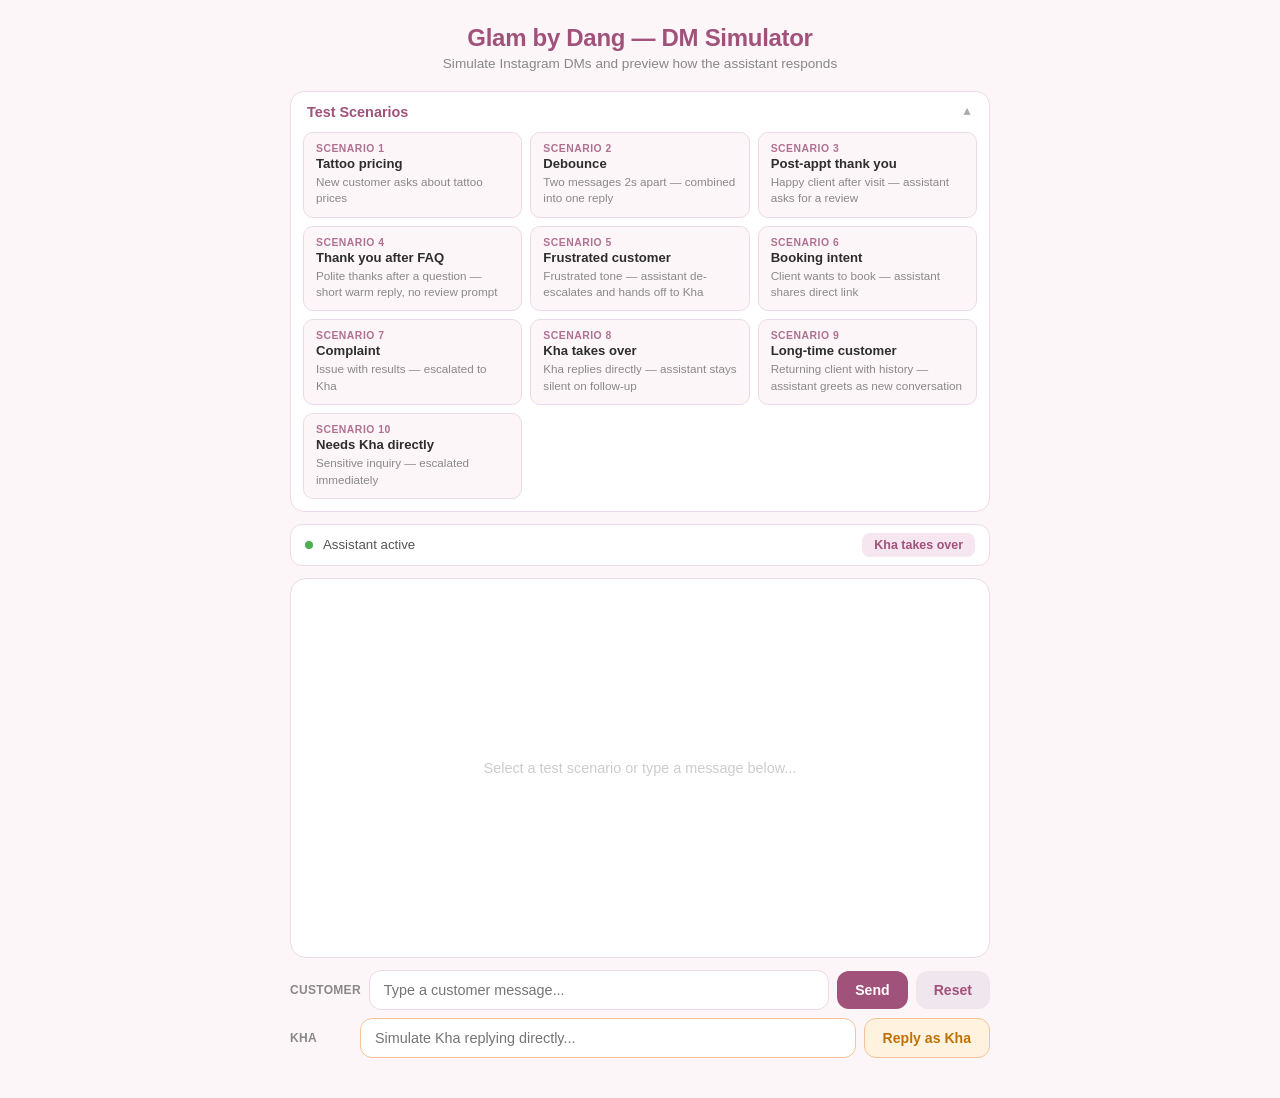
==== static/index.html @ ecd08af0 "initial deploy" ====
<!DOCTYPE html>
<html lang="en">
<head>
  <meta charset="UTF-8" />
  <meta name="viewport" content="width=device-width, initial-scale=1.0" />
  <title>Glam by Dang — DM Simulator</title>
  <style>
    * { box-sizing: border-box; margin: 0; padding: 0; }

    body {
      font-family: -apple-system, BlinkMacSystemFont, "Segoe UI", sans-serif;
      background: #fdf6f9;
      color: #2d2d2d;
      min-height: 100vh;
      display: flex;
      flex-direction: column;
      align-items: center;
      padding: 24px 16px 40px;
    }

    header {
      text-align: center;
      margin-bottom: 20px;
    }
    header h1 { font-size: 1.5rem; font-weight: 700; color: #a0527a; letter-spacing: -0.3px; }
    header p  { font-size: 0.85rem; color: #888; margin-top: 4px; }

    .container { width: 100%; max-width: 700px; display: flex; flex-direction: column; gap: 12px; }

    /* ── Test panel ── */
    .test-panel {
      background: #fff;
      border: 1px solid #ecd9e8;
      border-radius: 14px;
      overflow: hidden;
    }
    .test-panel-header {
      display: flex;
      align-items: center;
      justify-content: space-between;
      padding: 12px 16px;
      cursor: pointer;
      user-select: none;
    }
    .test-panel-header span { font-weight: 600; font-size: 0.9rem; color: #a0527a; }
    .test-panel-header .chevron { font-size: 0.75rem; color: #aaa; transition: transform 0.2s; }
    .test-panel-header.open .chevron { transform: rotate(180deg); }

    .test-grid {
      display: none;
      grid-template-columns: repeat(auto-fill, minmax(190px, 1fr));
      gap: 8px;
      padding: 0 12px 12px;
    }
    .test-grid.visible { display: grid; }

    .test-card {
      background: #fdf6f9;
      border: 1px solid #ecd9e8;
      border-radius: 10px;
      padding: 10px 12px;
      cursor: pointer;
      transition: background 0.15s, border-color 0.15s;
    }
    .test-card:hover { background: #f5e6f0; border-color: #c47aa0; }
    .test-card.running { background: #f5e6f0; border-color: #a0527a; }
    .test-card .tc-num  { font-size: 0.65rem; font-weight: 700; color: #b07090; text-transform: uppercase; letter-spacing: 0.5px; }
    .test-card .tc-title { font-size: 0.82rem; font-weight: 600; color: #2d2d2d; margin-top: 2px; }
    .test-card .tc-desc  { font-size: 0.73rem; color: #888; margin-top: 3px; line-height: 1.4; }

    /* ── Status bar ── */
    .status-bar {
      display: flex;
      align-items: center;
      gap: 10px;
      padding: 8px 14px;
      background: #fff;
      border: 1px solid #ecd9e8;
      border-radius: 12px;
      font-size: 0.83rem;
    }
    .status-dot {
      width: 8px; height: 8px; border-radius: 50%; flex-shrink: 0;
      background: #4caf50;
      transition: background 0.3s;
    }
    .status-dot.kha { background: #a0527a; }
    #status-text { flex: 1; color: #555; }
    .status-bar button {
      padding: 5px 12px;
      border: none;
      border-radius: 8px;
      font-size: 0.78rem;
      font-weight: 600;
      cursor: pointer;
    }
    #kha-takeover-btn { background: #f5e6f0; color: #a0527a; }
    #handoff-btn       { background: #e8f5e9; color: #2e7d32; display: none; }

    /* ── Chat window ── */
    #chat-window {
      background: #fff;
      border: 1px solid #ecd9e8;
      border-radius: 16px;
      padding: 20px;
      min-height: 380px;
      max-height: 480px;
      overflow-y: auto;
      display: flex;
      flex-direction: column;
      gap: 12px;
    }

    .message { display: flex; flex-direction: column; max-width: 82%; }
    .message.customer { align-self: flex-end; align-items: flex-end; }
    .message.bot      { align-self: flex-start; align-items: flex-start; }
    .message.kha-msg  { align-self: flex-start; align-items: flex-start; }

    .message .label { font-size: 0.7rem; color: #aaa; margin-bottom: 3px; font-weight: 500; letter-spacing: 0.3px; text-transform: uppercase; }

    .message .bubble {
      padding: 10px 14px;
      border-radius: 14px;
      font-size: 0.9rem;
      line-height: 1.5;
    }
    .message.customer .bubble { background: #a0527a; color: #fff; border-bottom-right-radius: 4px; }
    .message.bot .bubble      { background: #f5edf3; color: #2d2d2d; border-bottom-left-radius: 4px; }
    .message.kha-msg .bubble  { background: #fff3e0; color: #2d2d2d; border-bottom-left-radius: 4px; border: 1px solid #f5c397; }

    /* Silent indicator */
    .silent-note {
      align-self: flex-start;
      font-size: 0.75rem;
      color: #aaa;
      font-style: italic;
      padding: 4px 10px;
      background: #f9f9f9;
      border-radius: 8px;
      border: 1px dashed #ddd;
    }

    /* Escalation card */
    .escalation-card {
      align-self: flex-start;
      max-width: 92%;
      background: #fff8f0;
      border: 1px solid #f5c397;
      border-radius: 12px;
      padding: 14px 16px;
      font-size: 0.85rem;
      line-height: 1.6;
    }
    .escalation-card .esc-title { font-weight: 700; color: #c0622a; margin-bottom: 8px; font-size: 0.9rem; }
    .escalation-card .esc-row   { display: flex; gap: 6px; margin-bottom: 3px; }
    .escalation-card .esc-label { font-weight: 600; color: #888; min-width: 130px; }
    .urgency-high   { color: #c0622a; font-weight: 700; }
    .urgency-medium { color: #b08a00; font-weight: 700; }
    .urgency-low    { color: #2e7d32; font-weight: 700; }

    .badge {
      display: inline-block; font-size: 0.68rem; padding: 2px 8px; border-radius: 20px;
      font-weight: 600; letter-spacing: 0.3px; text-transform: uppercase; margin-top: 4px;
    }
    .badge.faq            { background: #e8f5e9; color: #2e7d32; }
    .badge.thankyou       { background: #fce4ec; color: #880e4f; }
    .badge.booking_intent { background: #e3f2fd; color: #0d47a1; }
    .badge.complaint      { background: #fbe9e7; color: #bf360c; }
    .badge.escalate       { background: #fff3e0; color: #e65100; }

    /* Typing indicator */
    .typing {
      align-self: flex-start; display: flex; align-items: center; gap: 5px;
      padding: 10px 14px; background: #f5edf3; border-radius: 14px; border-bottom-left-radius: 4px;
    }
    .typing span {
      width: 7px; height: 7px; border-radius: 50%; background: #a0527a; animation: bounce 1.2s infinite;
    }
    .typing span:nth-child(2) { animation-delay: 0.2s; }
    .typing span:nth-child(3) { animation-delay: 0.4s; }
    @keyframes bounce {
      0%, 60%, 100% { transform: translateY(0); opacity: 0.5; }
      30%            { transform: translateY(-5px); opacity: 1; }
    }

    .empty-state { flex: 1; display: flex; align-items: center; justify-content: center; color: #ccc; font-size: 0.9rem; }

    /* Time separator */
    .time-separator {
      display: flex; align-items: center; gap: 10px;
      color: #bbb; font-size: 0.72rem; font-weight: 500; letter-spacing: 0.4px;
      text-transform: uppercase; margin: 4px 0;
    }
    .time-separator::before, .time-separator::after {
      content: ""; flex: 1; height: 1px; background: #ecdde8;
    }

    /* Historical messages — slightly muted */
    .message.history .bubble { opacity: 0.65; }
    .message.history .label  { opacity: 0.5; }

    /* ── Input areas ── */
    .input-section { display: flex; flex-direction: column; gap: 8px; }

    .input-row { display: flex; gap: 8px; align-items: center; }
    .input-row label { font-size: 0.75rem; font-weight: 600; color: #888; min-width: 62px; text-transform: uppercase; letter-spacing: 0.3px; }

    input[type="text"] {
      flex: 1; padding: 11px 14px; border: 1px solid #ecd9e8; border-radius: 12px;
      font-size: 0.9rem; outline: none; background: #fff; transition: border-color 0.2s;
    }
    input[type="text"]:focus { border-color: #a0527a; }

    #kha-input { border-color: #f5c397; }
    #kha-input:focus { border-color: #c07000; }

    button {
      padding: 11px 18px; border: none; border-radius: 12px; font-size: 0.88rem;
      font-weight: 600; cursor: pointer; transition: opacity 0.2s; white-space: nowrap;
    }
    button:disabled { opacity: 0.45; cursor: not-allowed; }

    #send-btn     { background: #a0527a; color: #fff; }
    #reset-btn    { background: #f0e6ee; color: #a0527a; }
    #kha-send-btn { background: #fff3e0; color: #c07000; border: 1px solid #f5c397; }
  </style>
</head>
<body>

  <header>
    <h1>Glam by Dang — DM Simulator</h1>
    <p>Simulate Instagram DMs and preview how the assistant responds</p>
  </header>

  <div class="container">

    <!-- Test cases panel -->
    <div class="test-panel">
      <div class="test-panel-header" id="test-panel-toggle">
        <span>Test Scenarios</span>
        <span class="chevron">▼</span>
      </div>
      <div class="test-grid" id="test-grid"></div>
    </div>

    <!-- Status bar -->
    <div class="status-bar">
      <div class="status-dot" id="status-dot"></div>
      <span id="status-text">Assistant active</span>
      <button id="kha-takeover-btn">Kha takes over</button>
      <button id="handoff-btn">Hand back to assistant</button>
    </div>

    <!-- Chat window -->
    <div id="chat-window">
      <div class="empty-state" id="empty-state">Select a test scenario or type a message below...</div>
    </div>

    <!-- Inputs -->
    <div class="input-section">
      <div class="input-row">
        <label>Customer</label>
        <input id="message-input" type="text" placeholder="Type a customer message..." autocomplete="off" />
        <button id="send-btn">Send</button>
        <button id="reset-btn">Reset</button>
      </div>
      <div class="input-row">
        <label>Kha</label>
        <input id="kha-input" type="text" placeholder="Simulate Kha replying directly..." autocomplete="off" />
        <button id="kha-send-btn">Reply as Kha</button>
      </div>
    </div>

  </div>

  <script>
    const sessionId = "session_" + Math.random().toString(36).slice(2);
    const chatWindow   = document.getElementById("chat-window");
    const input        = document.getElementById("message-input");
    const sendBtn      = document.getElementById("send-btn");
    const resetBtn     = document.getElementById("reset-btn");
    const khaInput     = document.getElementById("kha-input");
    const khaSendBtn   = document.getElementById("kha-send-btn");
    const emptyState   = document.getElementById("empty-state");
    const statusDot    = document.getElementById("status-dot");
    const statusText   = document.getElementById("status-text");
    const takeoverBtn  = document.getElementById("kha-takeover-btn");
    const handoffBtn   = document.getElementById("handoff-btn");

    const CATEGORY_LABELS = {
      faq: "FAQ", thankyou: "Thank You", booking_intent: "Booking Intent",
      complaint: "Complaint", escalate: "Escalation",
    };

    // ── Test cases ──────────────────────────────────────────────────────────
    const BOOKING_HISTORY = [
      { role: "user",      content: "Hi, I want to book a lash lift" },
      { role: "assistant", content: "This is Kha's assistant — so excited for you! You can book directly using Kha's link. Here's the link:\nhttps://www.fresha.com/a/glam-by-dang-new-york-37-west-26th-street-qthgd9hw/booking?menu=true&pId=599800" },
    ];

    const RETURNING_CUSTOMER_HISTORY = [
      { role: "user",      content: "Hi! I have an appointment tomorrow for lash extensions, just confirming" },
      { role: "assistant", content: "This is Kha's assistant — hi! Kha is so excited to see you tomorrow 🤍 Just a reminder to arrive with clean lashes, no mascara or oils. See you then!" },
      { role: "user",      content: "thank you! she did my brows last month too and they turned out amazing" },
      { role: "assistant", content: "That's so wonderful to hear! I'd love it if you shared your experience on Google — just search 'Glam by Dang NYC' on Google Maps! 🤍" },
      { role: "user",      content: "done! left a 5 star review 💕" },
      { role: "assistant", content: "You're the sweetest, thank you so much! See you tomorrow 🤍" },
    ];

    const TEST_CASES = [
      {
        title: "Tattoo pricing",
        desc: "New customer asks about tattoo prices",
        steps: [
          { type: "customer", message: "how much for a custom tattoo?" }
        ]
      },
      {
        title: "Debounce",
        desc: "Two messages 2s apart — combined into one reply",
        steps: [
          { type: "customer_nowait", message: "Hiiii 👋" },
          { type: "delay", ms: 2000 },
          { type: "customer", message: "how much is a lash lift?" }
        ]
      },
      {
        title: "Post-appt thank you",
        desc: "Happy client after visit — assistant asks for a review",
        steps: [
          { type: "seed", history: BOOKING_HISTORY, daysAgo: 2 },
          { type: "customer", message: "Just got my lash lift done yesterday and I'm completely obsessed 😭 thank you so much, Kha is incredible" }
        ]
      },
      {
        title: "Thank you after FAQ",
        desc: "Polite thanks after a question — short warm reply, no review prompt",
        steps: [
          { type: "customer", message: "how much is a brow lamination?" },
          { type: "customer", message: "thank you so much!" }
        ]
      },
      {
        title: "Frustrated customer",
        desc: "Frustrated tone — assistant de-escalates and hands off to Kha",
        steps: [
          { type: "customer", message: "I sent a message 3 days ago about my brows and NOBODY has responded. This is really frustrating!!" }
        ]
      },
      {
        title: "Booking intent",
        desc: "Client wants to book — assistant shares direct link",
        steps: [
          { type: "customer", message: "I'd love to book a powder brow appointment, how do I do that?" }
        ]
      },
      {
        title: "Complaint",
        desc: "Issue with results — escalated to Kha",
        steps: [
          { type: "customer", message: "Hi, I got a lash lift last week and my lashes have already lost their curl. This has never happened before and I'm really disappointed" }
        ]
      },
      {
        title: "Kha takes over",
        desc: "Kha replies directly — assistant stays silent on follow-up",
        steps: [
          { type: "customer", message: "Hey, do you do microblading?" },
          { type: "kha", message: "Hi! Yes I do 😊 I'd love to tell you more about it — what's your brow situation like?" },
          { type: "customer", message: "My brows are pretty sparse, I've been thinking about it for a while" }
        ]
      },
      {
        title: "Long-time customer",
        desc: "Returning client with history — assistant greets as new conversation",
        steps: [
          { type: "seed", history: RETURNING_CUSTOMER_HISTORY, daysAgo: 21 },
          { type: "customer", message: "Hey! It's been a while — do you guys do fine line tattoos? I've been thinking about a small one" }
        ]
      },
      {
        title: "Needs Kha directly",
        desc: "Sensitive inquiry — escalated immediately",
        steps: [
          { type: "customer", message: "Hi, I need to speak with Kha directly about something private regarding my last appointment" }
        ]
      },
    ];

    // ── Render test cards ────────────────────────────────────────────────────
    const testGrid = document.getElementById("test-grid");
    TEST_CASES.forEach((tc, i) => {
      const card = document.createElement("div");
      card.className = "test-card";
      card.dataset.index = i;
      card.innerHTML = `
        <div class="tc-num">Scenario ${i + 1}</div>
        <div class="tc-title">${tc.title}</div>
        <div class="tc-desc">${tc.desc}</div>
      `;
      card.addEventListener("click", () => runTest(i));
      testGrid.appendChild(card);
    });

    document.getElementById("test-panel-toggle").addEventListener("click", function () {
      this.classList.toggle("open");
      testGrid.classList.toggle("visible");
    });

    // ── Status helpers ───────────────────────────────────────────────────────
    let khaActive = false;

    function setKhaActive(active) {
      khaActive = active;
      statusDot.className = "status-dot" + (active ? " kha" : "");
      statusText.textContent = active ? "Kha is handling this conversation" : "Assistant active";
      takeoverBtn.style.display = active ? "none" : "";
      handoffBtn.style.display  = active ? "" : "none";
    }

    takeoverBtn.addEventListener("click", () => {
      khaActive = true;
      setKhaActive(true);
      // No server call needed — Kha takeover is reflected by the server when she sends a message
      addSystemNote("Kha has taken over this conversation. The assistant will stay quiet.");
    });

    handoffBtn.addEventListener("click", async () => {
      setKhaActive(false);
      await fetch("/reset", {
        method: "POST", headers: { "Content-Type": "application/json" },
        body: JSON.stringify({ session_id: sessionId }),
      });
      chatWindow.innerHTML = `<div class="empty-state" id="empty-state">Handed back to assistant. Conversation reset.</div>`;
      input.focus();
    });

    // ── Chat rendering ───────────────────────────────────────────────────────
    function removeEmpty() {
      const e = document.getElementById("empty-state");
      if (e) e.remove();
    }

    function scrollBottom() { chatWindow.scrollTop = chatWindow.scrollHeight; }

    function escHtml(str) {
      return str
        .replace(/&/g, "&amp;").replace(/</g, "&lt;").replace(/>/g, "&gt;")
        .replace(/"/g, "&quot;").replace(/\n/g, "<br/>");
    }

    function addTimeSeparator(label) {
      const el = document.createElement("div");
      el.className = "time-separator";
      el.textContent = label;
      chatWindow.appendChild(el);
      scrollBottom();
    }

    function addCustomerMessage(text, isHistory = false) {
      removeEmpty();
      const el = document.createElement("div");
      el.className = "message customer" + (isHistory ? " history" : "");
      el.innerHTML = `<div class="label">Customer</div><div class="bubble">${escHtml(text)}</div>`;
      chatWindow.appendChild(el);
      scrollBottom();
    }

    function addKhaMessage(text) {
      removeEmpty();
      const el = document.createElement("div");
      el.className = "message kha-msg";
      el.innerHTML = `<div class="label">Kha (direct)</div><div class="bubble">${escHtml(text)}</div>`;
      chatWindow.appendChild(el);
      scrollBottom();
    }

    function addBotReply(text, category, confidence, isHistory = false) {
      const el = document.createElement("div");
      el.className = "message bot" + (isHistory ? " history" : "");
      const label = CATEGORY_LABELS[category] || category;
      const badge = confidence ? `<span class="badge ${category}">${label} · ${confidence}</span>` : "";
      el.innerHTML = `<div class="label">Kha's Assistant</div><div class="bubble">${escHtml(text)}</div>${badge}`;
      chatWindow.appendChild(el);
      scrollBottom();
    }

    function addSilentNote(text) {
      removeEmpty();
      const el = document.createElement("div");
      el.className = "silent-note";
      el.textContent = text || "🤫 Assistant stayed quiet";
      chatWindow.appendChild(el);
      scrollBottom();
    }

    function addSystemNote(text) {
      removeEmpty();
      const el = document.createElement("div");
      el.className = "silent-note";
      el.textContent = "ℹ️ " + text;
      chatWindow.appendChild(el);
      scrollBottom();
    }

    function addEscalation(esc, category, confidence) {
      const urgencyClass = "urgency-" + (esc.urgency || "medium").toLowerCase();
      const label = CATEGORY_LABELS[category] || category;
      const el = document.createElement("div");
      el.className = "escalation-card";
      el.innerHTML = `
        <div class="esc-title">⚠ Escalation — Kha needs to reply</div>
        <div class="esc-row"><span class="esc-label">Urgency</span><span class="${urgencyClass}">${(esc.urgency||"").toUpperCase()}</span></div>
        <div class="esc-row"><span class="esc-label">Summary</span><span>${escHtml(esc.summary||"")}</span></div>
        <div class="esc-row"><span class="esc-label">Suggested action</span><span>${escHtml(esc.suggested_action||"")}</span></div>
        <div class="esc-row"><span class="esc-label">Why escalated</span><span>${escHtml(esc.reason_escalated||"")}</span></div>
        <span class="badge ${category}" style="margin-top:8px">${label} · ${confidence}</span>
      `;
      chatWindow.appendChild(el);
      scrollBottom();
    }

    function addTyping() {
      const el = document.createElement("div");
      el.className = "typing";
      el.id = "typing-indicator";
      el.innerHTML = `<span></span><span></span><span></span>`;
      chatWindow.appendChild(el);
      scrollBottom();
      return el;
    }

    function removeTyping() {
      const t = document.getElementById("typing-indicator");
      if (t) t.remove();
    }

    function renderResult(data) {
      const category   = data.category || "escalate";
      const confidence = data.classification?.confidence || "?";

      if (data.action === "silent") {
        if (data.category === "greeting") {
          addSilentNote("🤫 Just a greeting — assistant stayed quiet and is waiting for more context");
        } else {
          addSilentNote("🤫 Assistant stayed quiet — Kha is handling this conversation");
        }
        return;
      }

      if (data.action === "reply") {
        (data.messages || []).forEach((msg, i) => {
          addBotReply(msg, category, i === 0 ? confidence : null);
        });
      } else {
        // escalate — show customer-facing reply first, then the internal card
        if (data.messages) {
          data.messages.forEach(msg => addBotReply(msg, category, null));
        }
        addEscalation(data.escalation, category, confidence);
      }
    }

    // ── Send message ─────────────────────────────────────────────────────────
    let awaitingResponse = false;

    async function sendCustomerMessage(text, awaitReply = true) {
      if (!text.trim()) return;
      addCustomerMessage(text);

      if (!awaitReply || awaitingResponse) {
        fetch("/chat", {
          method: "POST", headers: { "Content-Type": "application/json" },
          body: JSON.stringify({ session_id: sessionId, message: text }),
        });
        return;
      }

      awaitingResponse = true;
      sendBtn.disabled = true;
      addTyping();

      try {
        const res  = await fetch("/chat", {
          method: "POST", headers: { "Content-Type": "application/json" },
          body: JSON.stringify({ session_id: sessionId, message: text }),
        });
        const data = await res.json();
        removeTyping();
        renderResult(data);
        if (data.action === "silent") setKhaActive(true);
      } catch (err) {
        removeTyping();
        addSystemNote("Error: " + err.message);
      } finally {
        awaitingResponse = false;
        sendBtn.disabled = false;
        input.focus();
      }
    }

    async function sendKhaMessage(text) {
      if (!text.trim()) return;
      await fetch("/kha-reply", {
        method: "POST", headers: { "Content-Type": "application/json" },
        body: JSON.stringify({ session_id: sessionId, message: text }),
      });
      addKhaMessage(text);
      setKhaActive(true);
    }

    sendBtn.addEventListener("click", () => {
      const text = input.value.trim();
      input.value = "";
      sendCustomerMessage(text);
    });

    input.addEventListener("keydown", (e) => {
      if (e.key === "Enter" && !e.shiftKey) { e.preventDefault(); sendBtn.click(); }
    });

    khaSendBtn.addEventListener("click", async () => {
      const text = khaInput.value.trim();
      if (!text) return;
      khaInput.value = "";
      await sendKhaMessage(text);
    });

    khaInput.addEventListener("keydown", (e) => {
      if (e.key === "Enter" && !e.shiftKey) { e.preventDefault(); khaSendBtn.click(); }
    });

    resetBtn.addEventListener("click", async () => {
      awaitingResponse = false;
      setKhaActive(false);
      await fetch("/reset", {
        method: "POST", headers: { "Content-Type": "application/json" },
        body: JSON.stringify({ session_id: sessionId }),
      });
      chatWindow.innerHTML = `<div class="empty-state" id="empty-state">Conversation reset. Type a message or pick a scenario...</div>`;
      input.focus();
    });

    // ── Test runner ──────────────────────────────────────────────────────────
    async function runTest(index) {
      const tc = TEST_CASES[index];

      // Reset first
      awaitingResponse = false;
      setKhaActive(false);
      await fetch("/reset", {
        method: "POST", headers: { "Content-Type": "application/json" },
        body: JSON.stringify({ session_id: sessionId }),
      });
      chatWindow.innerHTML = "";
      removeEmpty();
      addSystemNote(`Scenario ${index + 1}: ${tc.title}`);

      // Mark card as running
      document.querySelectorAll(".test-card").forEach(c => c.classList.remove("running"));
      document.querySelector(`.test-card[data-index="${index}"]`).classList.add("running");

      for (const step of tc.steps) {
        if (step.type === "seed") {
          await fetch("/seed-history", {
            method: "POST", headers: { "Content-Type": "application/json" },
            body: JSON.stringify({ session_id: sessionId, history: step.history }),
          });

          const daysLabel = step.daysAgo
            ? (step.daysAgo === 1 ? "1 day ago" : `${step.daysAgo} days ago`)
            : "Previous conversation";
          addTimeSeparator(daysLabel);
          for (const msg of step.history) {
            if (msg.role === "user") {
              addCustomerMessage(msg.content, true);
            } else {
              addBotReply(msg.content, null, null, true);
            }
          }
          addTimeSeparator("Today");

        } else if (step.type === "delay") {
          await sleep(step.ms);

        } else if (step.type === "customer_nowait") {
          input.value = "";
          await sendCustomerMessage(step.message, false);

        } else if (step.type === "customer") {
          input.value = "";
          await sendCustomerMessage(step.message, true);

        } else if (step.type === "kha") {
          await sendKhaMessage(step.message);
          await sleep(600);
        }
      }

      document.querySelector(`.test-card[data-index="${index}"]`).classList.remove("running");
      input.focus();
    }

    function sleep(ms) { return new Promise(r => setTimeout(r, ms)); }

    // Open test panel by default
    document.getElementById("test-panel-toggle").classList.add("open");
    testGrid.classList.add("visible");
    setKhaActive(false);
  </script>
</body>
</html>
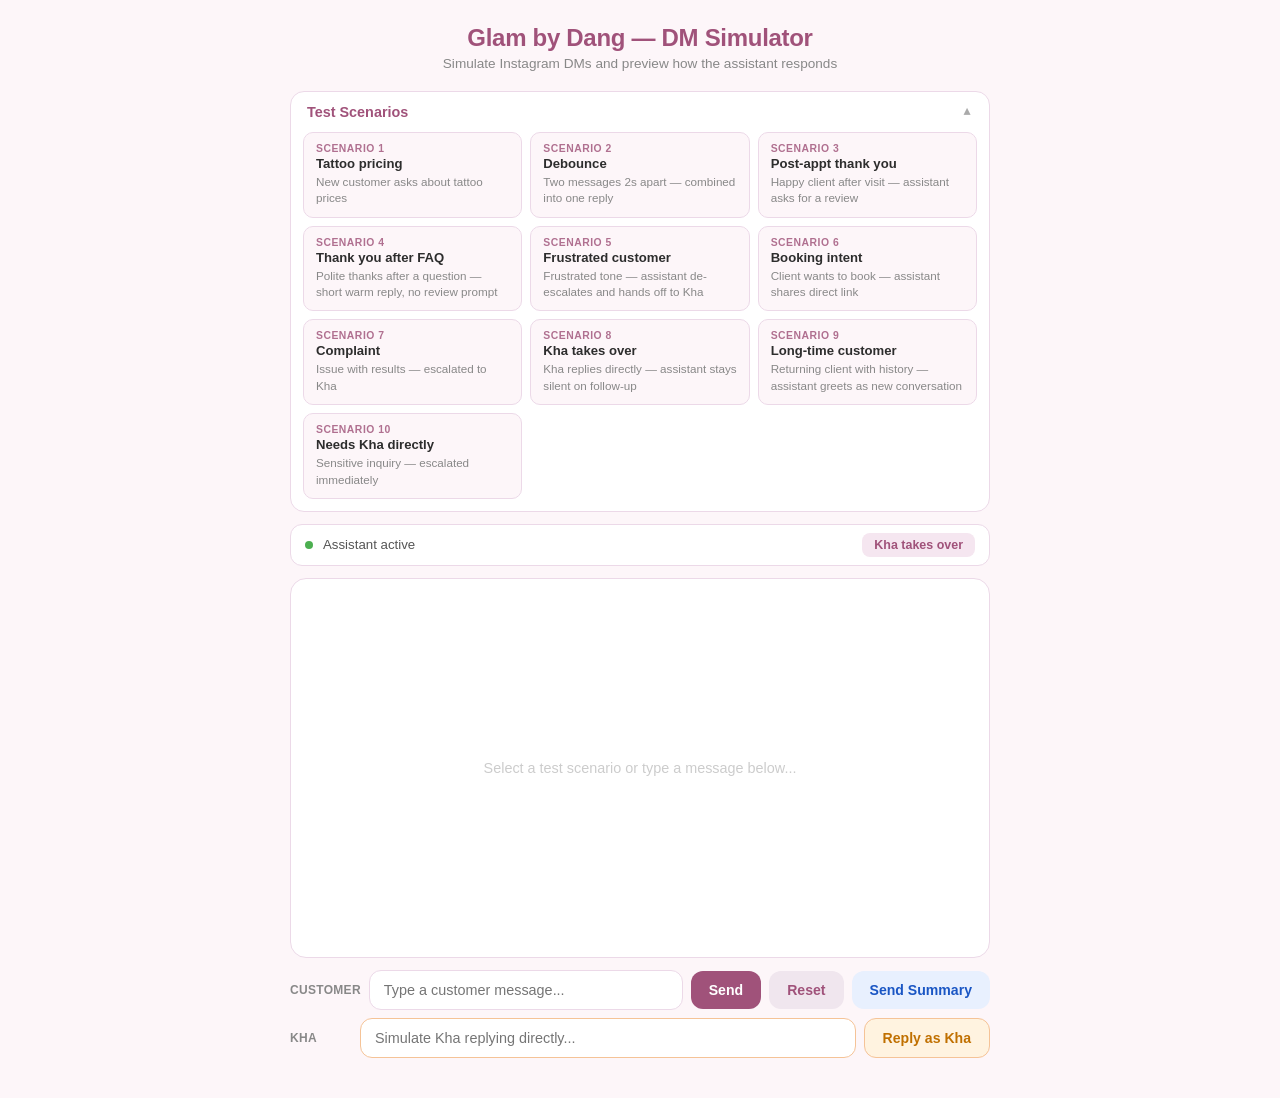
==== commit d500db0d: "Add Send Summary button and /trigger-summary endpoint for local testing" ====
--- a/static/index.html
+++ b/static/index.html
@@ -222,6 +222,7 @@
 
     #send-btn     { background: #a0527a; color: #fff; }
     #reset-btn    { background: #f0e6ee; color: #a0527a; }
+    #summary-btn  { background: #e8f0fe; color: #1a56c4; }
     #kha-send-btn { background: #fff3e0; color: #c07000; border: 1px solid #f5c397; }
   </style>
 </head>
@@ -263,6 +264,7 @@
         <input id="message-input" type="text" placeholder="Type a customer message..." autocomplete="off" />
         <button id="send-btn">Send</button>
         <button id="reset-btn">Reset</button>
+        <button id="summary-btn">Send Summary</button>
       </div>
       <div class="input-row">
         <label>Kha</label>
@@ -630,6 +632,21 @@
       if (e.key === "Enter" && !e.shiftKey) { e.preventDefault(); khaSendBtn.click(); }
     });
 
+    document.getElementById("summary-btn").addEventListener("click", async () => {
+      const btn = document.getElementById("summary-btn");
+      btn.disabled = true;
+      btn.textContent = "Sending…";
+      try {
+        await fetch("/trigger-summary", { method: "POST" });
+        addSystemNote("Daily summary sent to Instagram.");
+      } catch (err) {
+        addSystemNote("Failed to send summary: " + err.message);
+      } finally {
+        btn.disabled = false;
+        btn.textContent = "Send Summary";
+      }
+    });
+
     resetBtn.addEventListener("click", async () => {
       awaitingResponse = false;
       setKhaActive(false);
